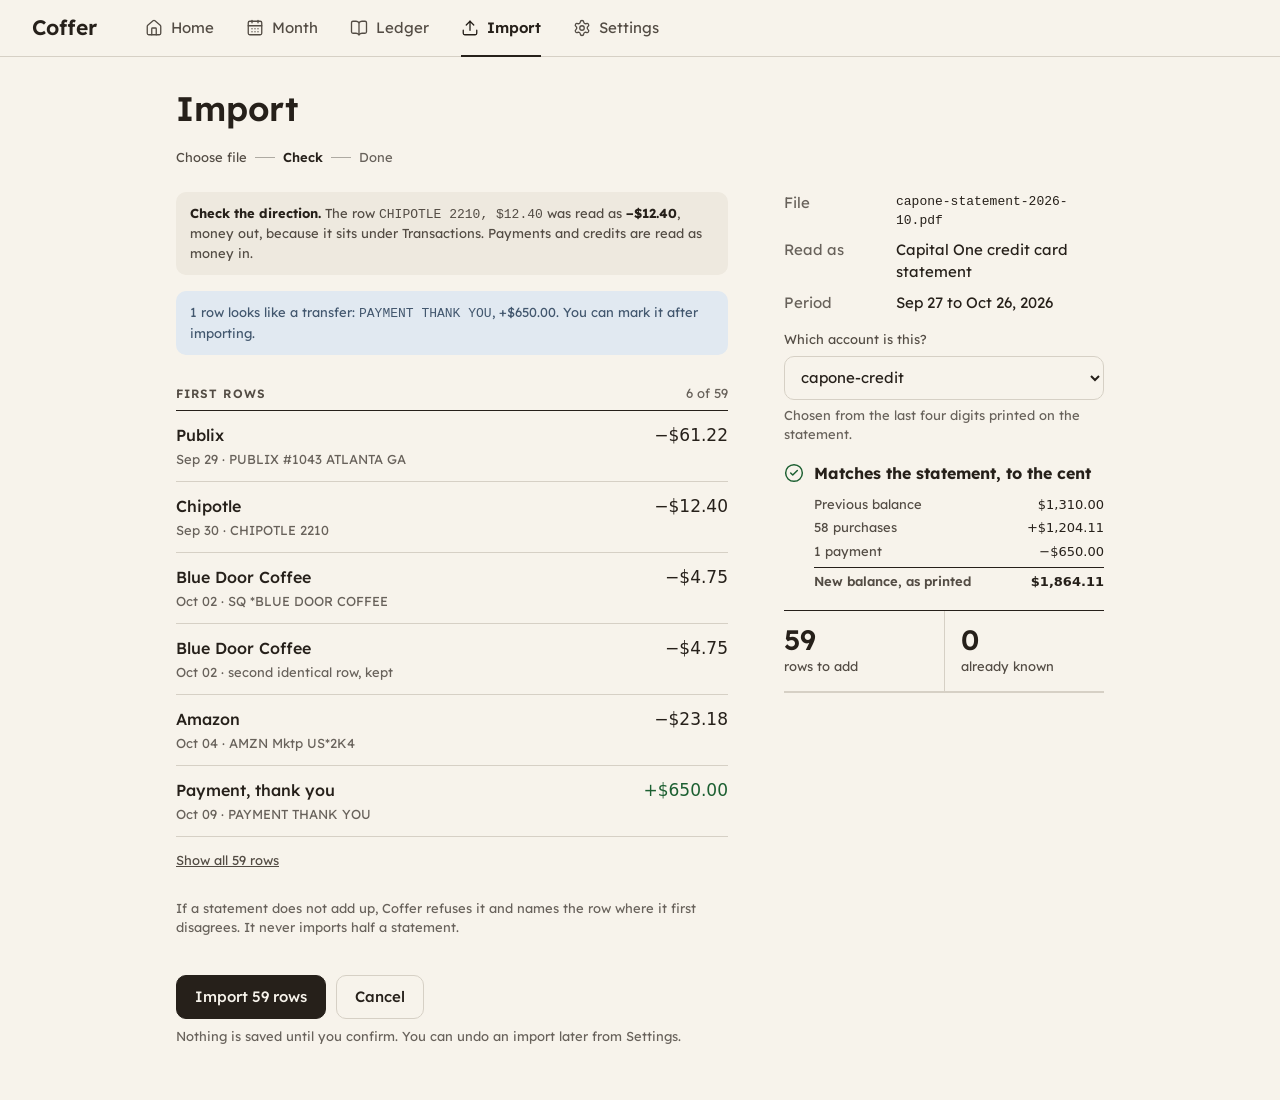
==== docs/mockups/import.html @ 82ea86f6 "Add static UI mockups in Lexend with Lucide icons Five screens (Home, Month, Ledger, Import, Setting" ====
<!doctype html>
<html lang="en">
<head>
<meta charset="utf-8">
<meta name="viewport" content="width=device-width, initial-scale=1">
<title>Coffer: Import</title>
<link rel="stylesheet" href="coffer.css">
<style>
  .import-grid .rail { margin-bottom: 8px; }
  .proof { display: flex; gap: 10px; align-items: flex-start; }
  .proof .ic { margin-top: 2px; color: var(--fall); }
  .proof dl { margin: 8px 0 0; font-size: var(--t-sm); }
  .proof dl > div { display: flex; justify-content: space-between; padding: 2px 0; }
  .proof dt { color: var(--ink-2); } .proof dd { margin: 0; font-variant-numeric: tabular-nums; }
  .proof .eq { border-top: 1px solid var(--rule-strong); margin-top: 4px; padding-top: 4px; font-weight: 600; }
  @media (min-width: 900px) {
    .import-grid .rail { grid-column: 2; grid-row: 1; position: sticky; top: 24px; margin: 0; }
    .import-grid .body { grid-column: 1; grid-row: 1; }
    .import-grid .counts { grid-template-columns: repeat(2, 1fr); }
    .import-grid .counts > div:nth-child(even) { border-left: 1px solid var(--rule); padding-left: 16px; }
    .import-grid .counts > div { border-bottom: 1px solid var(--rule); padding-right: 0; }
  }
</style>
</head>
<body>
<nav class="nav" aria-label="Main">
  <span class="brand">Coffer</span>
  <a href="home.html"><svg class="ic" viewBox="0 0 24 24" fill="none" stroke="currentColor" stroke-width="1.75" stroke-linecap="round" stroke-linejoin="round" aria-hidden="true"><path d="M15 21v-8a1 1 0 0 0-1-1h-4a1 1 0 0 0-1 1v8" /><path d="M3 10a2 2 0 0 1 .709-1.528l7-6a2 2 0 0 1 2.582 0l7 6A2 2 0 0 1 21 10v9a2 2 0 0 1-2 2H5a2 2 0 0 1-2-2z" /></svg><span>Home</span></a>
  <a href="month.html"><svg class="ic" viewBox="0 0 24 24" fill="none" stroke="currentColor" stroke-width="1.75" stroke-linecap="round" stroke-linejoin="round" aria-hidden="true"><path d="M8 2v3" /><path d="M16 2v3" /><rect x="3" y="3" width="18" height="18" rx="2" /><path d="M3 9h18" /><path d="M8 13h.01" /><path d="M12 13h.01" /><path d="M16 13h.01" /><path d="M8 17h.01" /><path d="M12 17h.01" /><path d="M16 17h.01" /></svg><span>Month</span></a>
  <a href="transactions.html"><svg class="ic" viewBox="0 0 24 24" fill="none" stroke="currentColor" stroke-width="1.75" stroke-linecap="round" stroke-linejoin="round" aria-hidden="true"><path d="M12 5v16" /><path d="M20.001 19A2 2 0 0022 17V5a2 2 0 00-1.999-2L16 3.002A5 5 0 0012 5a5 5 0 00-4-2H4a2 2 0 00-2 2v12a2 2 0 001.999 2H8a5 5 0 014 2 5 5 0 014-2z" /></svg><span>Ledger</span></a>
  <a href="import.html" aria-current="page"><svg class="ic" viewBox="0 0 24 24" fill="none" stroke="currentColor" stroke-width="1.75" stroke-linecap="round" stroke-linejoin="round" aria-hidden="true"><path d="M12 3v12" /><path d="m17 8-5-5-5 5" /><path d="M21 15v4a2 2 0 0 1-2 2H5a2 2 0 0 1-2-2v-4" /></svg><span>Import</span></a>
  <a href="settings.html"><svg class="ic" viewBox="0 0 24 24" fill="none" stroke="currentColor" stroke-width="1.75" stroke-linecap="round" stroke-linejoin="round" aria-hidden="true"><path d="M9.671 4.136a2.34 2.34 0 0 1 4.659 0 2.34 2.34 0 0 0 3.319 1.915 2.34 2.34 0 0 1 2.33 4.033 2.34 2.34 0 0 0 0 3.831 2.34 2.34 0 0 1-2.33 4.033 2.34 2.34 0 0 0-3.319 1.915 2.34 2.34 0 0 1-4.659 0 2.34 2.34 0 0 0-3.32-1.915 2.34 2.34 0 0 1-2.33-4.033 2.34 2.34 0 0 0 0-3.831A2.34 2.34 0 0 1 6.35 6.051a2.34 2.34 0 0 0 3.319-1.915" /><circle cx="12" cy="12" r="3" /></svg><span>Settings</span></a>
</nav>

<main class="page">
  <div class="head"><h1 class="title-left">Import</h1></div>

  <ol class="steps" aria-label="Progress">
    <li class="done">Choose file</li>
    <li class="on" aria-current="step">Check</li>
    <li>Done</li>
  </ol>

  <div class="import-grid">
    <div class="rail stack">
      <section>
        <dl class="kv" style="grid-template-columns:6rem minmax(0,1fr)">
          <dt>File</dt><dd class="mono">capone-statement-2026-10.pdf</dd>
          <dt>Read as</dt><dd>Capital One credit card statement</dd>
          <dt>Period</dt><dd>Sep 27 to Oct 26, 2026</dd>
        </dl>
      </section>
      <label class="f">Which account is this?
        <select class="field">
          <option>capone-credit</option>
          <option>deltacu-checking</option>
          <option>deltacu-savings</option>
        </select>
      </label>
      <p class="faint small" style="margin-top:6px">Chosen from the last four digits printed on the statement.</p>

      <div class="proof" role="status">
        <svg class="ic" viewBox="0 0 24 24" fill="none" stroke="currentColor" stroke-width="1.75" stroke-linecap="round" stroke-linejoin="round" aria-hidden="true"><circle cx="12" cy="12" r="10" /><path d="m16 9-5.5 5.5L8 12" /></svg>
        <div style="flex:1">
          <strong>Matches the statement, to the cent</strong>
          <dl>
            <div><dt>Previous balance</dt><dd>$1,310.00</dd></div>
            <div><dt>58 purchases</dt><dd>+$1,204.11</dd></div>
            <div><dt>1 payment</dt><dd>&minus;$650.00</dd></div>
            <div class="eq"><dt>New balance, as printed</dt><dd>$1,864.11</dd></div>
          </dl>
        </div>
      </div>

      <div class="counts">
        <div><div class="n">59</div><div class="l">rows to add</div></div>
        <div><div class="n">0</div><div class="l">already known</div></div>
      </div>
    </div>

    <div class="body">
      <p class="tint-note" style="margin-top:0"><b>Check the direction.</b> The row <span class="mono">CHIPOTLE 2210, $12.40</span> was read as <b>&minus;$12.40</b>, money out, because it sits under Transactions. Payments and credits are read as money in.</p>
      <p class="tint-transfer small" style="margin-top:0">1 row looks like a transfer: <span class="mono">PAYMENT THANK YOU</span>, +$650.00. You can mark it after importing.</p>

      <section class="sec" aria-labelledby="rows-h" style="margin-top:32px">
        <h2 id="rows-h">First rows <span>6 of 59</span></h2>
        <ul class="rows">
          <li class="row"><span class="name">Publix</span><span class="amt">&minus;$61.22</span><span class="sub">Sep 29 &middot; PUBLIX #1043 ATLANTA GA</span></li>
          <li class="row"><span class="name">Chipotle</span><span class="amt">&minus;$12.40</span><span class="sub">Sep 30 &middot; CHIPOTLE 2210</span></li>
          <li class="row"><span class="name">Blue Door Coffee</span><span class="amt">&minus;$4.75</span><span class="sub">Oct 02 &middot; SQ *BLUE DOOR COFFEE</span></li>
          <li class="row"><span class="name">Blue Door Coffee</span><span class="amt">&minus;$4.75</span><span class="sub">Oct 02 &middot; second identical row, kept</span></li>
          <li class="row"><span class="name">Amazon</span><span class="amt">&minus;$23.18</span><span class="sub">Oct 04 &middot; AMZN Mktp US*2K4</span></li>
          <li class="row"><span class="name">Payment, thank you</span><span class="amt fall">+$650.00</span><span class="sub">Oct 09 &middot; PAYMENT THANK YOU</span></li>
        </ul>
        <a class="more" href="#">Show all 59 rows</a>
      </section>

      <p class="faint small" style="margin-top:28px">If a statement does not add up, Coffer refuses it and names the row where it first disagrees. It never imports half a statement.</p>
    </div>
  </div>

  <div class="confirm">
    <div class="actions">
      <a class="btn primary" href="#">Import 59 rows</a>
      <a class="btn" href="#">Cancel</a>
    </div>
    <p>Nothing is saved until you confirm. You can undo an import later from Settings.</p>
  </div>
</main>
</body>
</html>
---- docs/mockups/coffer.css ----
/* Coffer mockup stylesheet.
   Direction (PRODUCT.md): a warm household ledger. Paper surfaces, ruled lines, aligned figures.
   Colour is state only: amber = overdue, slate = transfer, red = a rise or a rejected row.
   No outside requests, no emojis, no scripts. Fixed type scale, ratio about 1.2. */

/* Lexend, bundled (SIL Open Font License, see fonts/Lexend-OFL.txt). One variable file, weights 100-900. */
@font-face {
  font-family: "Lexend";
  font-style: normal;
  font-weight: 100 900;
  font-display: swap;
  src: url("fonts/lexend-latin-wght-normal.woff2") format("woff2");
}

:root {
  /* Paper and ink, all tinted toward a warm hue (about 80) */
  --paper: oklch(96.5% 0.012 85);
  --paper-2: oklch(93.5% 0.014 85);      /* second neutral: bars, tinted areas */
  --ink: oklch(25% 0.015 70);
  --ink-2: oklch(42% 0.015 70);
  --ink-3: oklch(50% 0.013 72);           /* meets 4.5:1 on paper */
  --rule: oklch(86% 0.016 85);
  --rule-strong: oklch(25% 0.015 70);
  --bar: oklch(80% 0.03 80);

  /* State colours */
  --amber-bg: oklch(93% 0.07 88);
  --amber-ink: oklch(34% 0.08 68);
  --amber-rule: oklch(80% 0.11 85);
  --rise: oklch(47% 0.14 28);              /* spend went up, or a row was rejected */
  --fall: oklch(43% 0.1 150);              /* money in, or spend went down */
  --transfer: oklch(45% 0.045 250);
  --transfer-bg: oklch(93% 0.014 250);

  --focus: oklch(55% 0.13 250);

  --t-xs: .75rem;      /* 12 */
  --t-sm: .8125rem;    /* 13 */
  --t-base: .9375rem;  /* 15 */
  --t-md: 1.0625rem;   /* 17 */
  --t-lg: 1.3125rem;   /* 21 */
  --t-xl: 1.75rem;     /* 28 */

  --sans: "Lexend", system-ui, sans-serif;
  --serif: "Lexend", system-ui, sans-serif;   /* titles are Lexend too; only the name is kept */
  /* Lexend has no tabular figures (digit widths vary, no tnum feature), so money columns would not
     line up. Amounts use a system face that has them. To use Lexend there as well, set this to
     var(--sans) and accept ragged digits. */
  --figures: -apple-system, BlinkMacSystemFont, "Segoe UI", system-ui, sans-serif;
  --mono: ui-monospace, "SF Mono", Menlo, Consolas, monospace;

  --tap: 44px;
  --ease: cubic-bezier(.25, 1, .5, 1);   /* ease-out-quart */
}

@media (prefers-color-scheme: dark) {
  :root {
    --paper: oklch(21% 0.012 70);
    --paper-2: oklch(25% 0.014 70);
    --ink: oklch(93% 0.012 85);
    --ink-2: oklch(79% 0.014 82);
    --ink-3: oklch(68% 0.014 80);
    --rule: oklch(34% 0.014 72);
    --rule-strong: oklch(93% 0.012 85);
    --bar: oklch(45% 0.03 78);
    --amber-bg: oklch(30% 0.06 80);
    --amber-ink: oklch(90% 0.08 90);
    --amber-rule: oklch(50% 0.1 82);
    --rise: oklch(76% 0.13 28);
    --fall: oklch(78% 0.11 150);
    --transfer: oklch(80% 0.05 250);
    --transfer-bg: oklch(29% 0.02 250);
    --focus: oklch(78% 0.12 250);
  }
}

* { box-sizing: border-box; }
html { -webkit-text-size-adjust: 100%; }
body {
  margin: 0;
  background: var(--paper);
  color: var(--ink);
  font: var(--t-base)/1.5 var(--sans);
  padding-bottom: calc(var(--tap) + 28px + env(safe-area-inset-bottom));
}
a { color: inherit; }
:focus-visible { outline: 2px solid var(--focus); outline-offset: 2px; border-radius: 4px; }

/* Figures */
.amt { font-variant-numeric: tabular-nums; font-feature-settings: "tnum"; text-align: right; white-space: nowrap; }
.amt, .sum dd, .counts .n, .proof dd { font-family: var(--figures); font-variant-numeric: tabular-nums; font-feature-settings: "tnum"; }
.rise { color: var(--rise); }
.fall { color: var(--fall); }
.muted { color: var(--ink-2); }
.faint { color: var(--ink-3); }
.small { font-size: var(--t-sm); }
.mono { font-family: var(--mono); font-size: var(--t-sm); }

/* Navigation: bottom tabs on a phone, a top bar on a laptop */
.nav {
  position: fixed; left: 0; right: 0; bottom: 0; z-index: 10;
  display: flex; background: var(--paper); border-top: 1px solid var(--rule);
  padding-bottom: env(safe-area-inset-bottom);
}
.nav a {
  flex: 1; display: flex; flex-direction: column; align-items: center; justify-content: center; gap: 3px;
  min-height: calc(var(--tap) + 12px); font-size: var(--t-xs); color: var(--ink-2);
  text-decoration: none; position: relative; transition: color 150ms var(--ease);
}
/* Lucide icons, inlined as SVG (ISC licence). They inherit the text colour. */
.ic { width: 20px; height: 20px; flex: none; }
.head .go { gap: 2px; }
.head .go .ic { width: 18px; height: 18px; }
.banner .msg { display: flex; gap: 10px; align-items: flex-start; }
.banner .msg .ic { margin-top: 2px; }
.btn { gap: 6px; }
.btn .ic { width: 16px; height: 16px; }
.nav a:hover { color: var(--ink); }
.nav a[aria-current="page"] { color: var(--ink); font-weight: 600; }
.nav a[aria-current="page"]::after { content: ""; position: absolute; top: -1px; left: 22%; right: 22%; height: 2px; background: var(--ink); }
.brand { display: none; }

.page { max-width: 44rem; margin: 0 auto; padding: 20px 20px 8px; }

/* Page head: month switcher or a plain title */
.head { display: flex; align-items: center; justify-content: space-between; gap: 12px; margin-bottom: 20px; }
.head h1 { font: 600 var(--t-xl)/1.15 var(--serif); margin: 0; text-align: center; flex: 1; }
.head .go {
  min-width: var(--tap); min-height: var(--tap); display: inline-flex; align-items: center; justify-content: center;
  padding: 0 10px; border-radius: 8px; color: var(--ink-2); text-decoration: none; font-size: var(--t-sm);
  transition: background 150ms var(--ease);
}
.head .go:hover { background: var(--paper-2); }
.head .go.off { color: var(--ink-3); }
.title-left { text-align: left !important; }

/* Overdue banner: the one place amber appears */
.banner {
  display: flex; flex-wrap: wrap; align-items: center; justify-content: space-between; gap: 6px 16px;
  background: var(--amber-bg); color: var(--amber-ink); border: 1px solid var(--amber-rule);
  border-radius: 10px; padding: 12px 16px; margin-bottom: 24px;
}
.banner b { font-weight: 600; }
.banner a { font-weight: 600; min-height: 32px; display: inline-flex; align-items: center; }

/* Sections: a small label and a rule, no box */
.sec { margin-top: 36px; }
.sec:first-child { margin-top: 0; }
.sec > h2 {
  display: flex; justify-content: space-between; align-items: baseline;
  font: 600 var(--t-xs)/1 var(--sans); letter-spacing: .09em; text-transform: uppercase; color: var(--ink-2);
  margin: 0; padding-bottom: 10px; border-bottom: 1px solid var(--rule-strong);
}
.sec > h2 span { font-weight: 400; letter-spacing: 0; text-transform: none; color: var(--ink-3); font-size: var(--t-sm); }

/* The sum: In, Out, a rule, Net. Equal-sized figures, aligned like paper accounts */
.sum { margin: 0; }
.sum > div { display: flex; justify-content: space-between; align-items: baseline; padding: 6px 0; font-size: var(--t-md); }
.sum dt { color: var(--ink-2); }
.sum dd { margin: 0; font-variant-numeric: tabular-nums; }
.sum .total { margin-top: 6px; padding-top: 10px; border-top: 1px solid var(--rule-strong); font-weight: 600; font-size: var(--t-lg); }
.sum .total dt { color: var(--ink); }
.sum .total dd { border-bottom: 3px double var(--rule-strong); padding-bottom: 2px; }
.sum-note { margin: 14px 0 0; font-size: var(--t-sm); color: var(--transfer); display: flex; justify-content: space-between; gap: 12px; }

/* Ledger rows */
.rows { list-style: none; margin: 0; padding: 0; }
.row {
  display: grid; grid-template-columns: minmax(0, 1fr) auto; gap: 1px 16px; align-items: baseline;
  padding: 12px 0; border-bottom: 1px solid var(--rule);
}
.row .name { font-weight: 500; overflow-wrap: anywhere; }
.row .sub { grid-column: 1; color: var(--ink-3); font-size: var(--t-sm); overflow-wrap: anywhere; }
.row .amt { grid-column: 2; grid-row: 1; font-size: var(--t-md); }
.row .bar { grid-column: 1 / -1; height: 3px; background: var(--paper-2); border-radius: 2px; margin-top: 8px; overflow: hidden; }
.row .bar i { display: block; height: 100%; background: var(--bar); }
.row.quiet .name, .row.quiet .amt { color: var(--ink-2); font-weight: 400; }
.rows + .more { display: block; padding: 14px 0 0; color: var(--ink-2); font-size: var(--t-sm); }
.more:hover { color: var(--ink); }

/* Dated groups in the ledger */
.day {
  position: sticky; top: 0; z-index: 2; background: var(--paper);
  display: flex; justify-content: space-between; padding: 18px 0 6px;
  font-size: var(--t-xs); letter-spacing: .08em; text-transform: uppercase; color: var(--ink-3);
  border-bottom: 1px solid var(--rule);
}
.day + .rows .row:first-child { padding-top: 10px; }

/* Tags and notes */
.tag { display: inline-block; font: 600 var(--t-xs)/1.5 var(--sans); letter-spacing: .04em; text-transform: uppercase; padding: 0 7px; border-radius: 4px; margin-left: 8px; vertical-align: 1px; }
.tag.transfer { background: var(--transfer-bg); color: var(--transfer); }
.tag.note { background: var(--paper-2); color: var(--ink-2); text-transform: none; letter-spacing: 0; font-weight: 500; }
.tag.new { background: var(--ink); color: var(--paper); }

/* Tinted area for a flagged row or a callout: full tint, never a side stripe */
.tint-transfer { background: var(--transfer-bg); color: var(--transfer); border-radius: 10px; padding: 12px 14px; margin-top: 10px; }
.tint-note { background: var(--paper-2); color: var(--ink-2); border-radius: 10px; padding: 12px 14px; margin: 16px 0; font-size: var(--t-sm); }
.tint-note b { color: var(--ink); }
.row.flag { background: var(--transfer-bg); border-radius: 10px; padding: 12px 14px; border-bottom: 0; margin: 8px 0; }
.row.flag .sub { color: var(--transfer); }
.row-actions { grid-column: 1 / -1; display: flex; gap: 8px; margin-top: 10px; flex-wrap: wrap; }

/* Controls */
.btn {
  font: 500 var(--t-base)/1 var(--sans); min-height: var(--tap); padding: 0 18px; border-radius: 10px;
  border: 1px solid var(--rule); background: transparent; color: var(--ink); text-decoration: none;
  display: inline-flex; align-items: center; justify-content: center; cursor: pointer;
  transition: background 150ms var(--ease), border-color 150ms var(--ease), color 150ms var(--ease);
}
.btn:hover { background: var(--paper-2); border-color: var(--ink-3); }
.btn:active { background: var(--rule); }
.btn.primary { background: var(--ink); color: var(--paper); border-color: var(--ink); }
.btn.primary:hover { background: var(--ink-2); border-color: var(--ink-2); }
.btn.danger { color: var(--rise); }
.btn.sm { min-height: 36px; padding: 0 12px; font-size: var(--t-sm); }
.btn[disabled], .btn.disabled { opacity: .45; pointer-events: none; }

.field {
  font: var(--t-base) var(--sans); min-height: var(--tap); width: 100%; padding: 0 12px;
  border: 1px solid var(--rule); border-radius: 10px; background: transparent; color: var(--ink);
}
.field:hover { border-color: var(--ink-3); }
label.f { display: block; font-size: var(--t-sm); color: var(--ink-2); }
label.f > .field { margin-top: 6px; }
.seg { display: inline-flex; border: 1px solid var(--rule); border-radius: 10px; overflow: hidden; }
.seg a { min-height: 40px; display: inline-flex; align-items: center; padding: 0 16px; font-size: var(--t-sm); color: var(--ink-2); text-decoration: none; transition: background 150ms var(--ease); }
.seg a:hover { background: var(--paper-2); }
.seg a.on { background: var(--ink); color: var(--paper); }

.filters { display: grid; grid-template-columns: 1fr 1fr; gap: 8px; margin-bottom: 4px; }
.filters .wide { grid-column: 1 / -1; }

.kv { display: grid; grid-template-columns: 7.5rem minmax(0, 1fr); gap: 8px 16px; margin: 0; font-size: var(--t-base); }
.kv dt { color: var(--ink-3); }
.kv dd { margin: 0; overflow-wrap: anywhere; }

/* Import progress */
.steps { display: flex; gap: 8px; margin: 0 0 24px; padding: 0; list-style: none; font-size: var(--t-sm); color: var(--ink-3); }
.steps li { display: flex; align-items: center; gap: 8px; }
.steps li + li::before { content: ""; width: 20px; height: 1px; background: var(--rule-strong); opacity: .35; }
.steps .on { color: var(--ink); font-weight: 600; }
.steps .done { color: var(--ink-2); }

/* Counts: a plain ruled strip, not tiles */
.counts { display: grid; grid-template-columns: repeat(2, 1fr); border-top: 1px solid var(--rule-strong); }
.counts > div { padding: 14px 0; border-bottom: 1px solid var(--rule); }
.counts > div:nth-child(even) { padding-left: 16px; border-left: 1px solid var(--rule); }
.counts .n { font: 600 var(--t-xl)/1.1 var(--serif); font-variant-numeric: tabular-nums; }
.counts .l { font-size: var(--t-sm); color: var(--ink-2); margin-top: 2px; }

/* Comparison rows (Month) reflow instead of scrolling */
.cmp { display: grid; grid-template-columns: minmax(0, 1fr) auto; gap: 1px 16px; align-items: baseline; padding: 12px 0; border-bottom: 1px solid var(--rule); }
.cmp .n { font-weight: 500; }
.cmp .n small { display: block; font-weight: 400; color: var(--ink-3); font-size: var(--t-sm); }
.cmp .now { grid-column: 2; grid-row: 1; font-size: var(--t-md); }
.cmp .was { grid-column: 1; font-size: var(--t-sm); color: var(--ink-3); text-align: left; }
.cmp .chg { grid-column: 2; font-size: var(--t-sm); }
.cmp-head { display: none; }
.cmp.total { border-bottom: 0; border-top: 1px solid var(--rule-strong); font-weight: 600; margin-top: 4px; }

.actions { display: flex; gap: 10px; flex-wrap: wrap; }
.stack > * + * { margin-top: 16px; }
.grid2 { display: block; }

/* Sticky confirm bar on the import screen */
.confirm {
  position: sticky; bottom: calc(var(--tap) + 8px + env(safe-area-inset-bottom)); z-index: 4;
  background: var(--paper); border-top: 1px solid var(--rule-strong); padding: 12px 0; margin-top: 28px;
}
.confirm p { margin: 8px 0 0; font-size: var(--t-sm); color: var(--ink-3); }

/* Laptop */
@media (min-width: 900px) {
  body { padding-bottom: 48px; font-size: 1rem; }
  .nav { position: static; border-top: 0; border-bottom: 1px solid var(--rule); padding: 0 32px; }
  .nav::before { content: none; }
  .brand { display: block; font: 600 var(--t-lg) var(--serif); padding: 14px 32px 14px 0; }
  .nav a { flex: 0 0 auto; flex-direction: row; gap: 8px; min-height: 56px; padding: 0 16px; font-size: var(--t-base); }
  .nav a .ic { width: 18px; height: 18px; }
  .nav a[aria-current="page"]::after { top: auto; bottom: -1px; left: 16px; right: 16px; }
  .page { max-width: 62rem; padding: 32px 32px 8px; }
  .head h1 { font-size: 2.125rem; }
  .cols { display: grid; grid-template-columns: minmax(0, 3fr) minmax(0, 2fr); gap: 56px; align-items: start; }
  .cols > .sec { margin-top: 0; }
  .cols.even { grid-template-columns: 1fr 1fr; }
  .filters { grid-template-columns: 1fr 1fr 1fr 2fr; }
  .filters .wide { grid-column: auto; }
  .day { top: 0; }
  .counts { grid-template-columns: repeat(4, 1fr); }
  .counts > div, .counts > div:nth-child(even) { border-left: 0; padding-left: 0; border-bottom: 0; padding-right: 16px; }
  .counts { border-bottom: 1px solid var(--rule); }

  .cmp { grid-template-columns: minmax(0, 1fr) 7rem 7rem 6rem; }
  .cmp .n { grid-column: 1; }
  .cmp .was { grid-column: 2; grid-row: 1; text-align: right; font-size: var(--t-base); color: var(--ink-2); }
  .cmp .now { grid-column: 3; }
  .cmp .chg { grid-column: 4; grid-row: 1; font-size: var(--t-base); }
  .cmp .was .lbl { display: none; }
  .cmp-head { display: grid; padding: 10px 0; border-bottom: 1px solid var(--rule-strong); font-size: var(--t-xs); letter-spacing: .08em; text-transform: uppercase; color: var(--ink-2); gap: 1px 16px; grid-template-columns: minmax(0, 1fr) 7rem 7rem 6rem; }

  .import-grid { display: grid; grid-template-columns: minmax(0, 1fr) 20rem; gap: 56px; align-items: start; }
  .import-grid aside { position: sticky; top: 24px; }
  .confirm { position: static; border-top: 0; padding: 0; margin-top: 24px; }
}

@media (prefers-reduced-motion: reduce) {
  * { transition: none !important; }
}
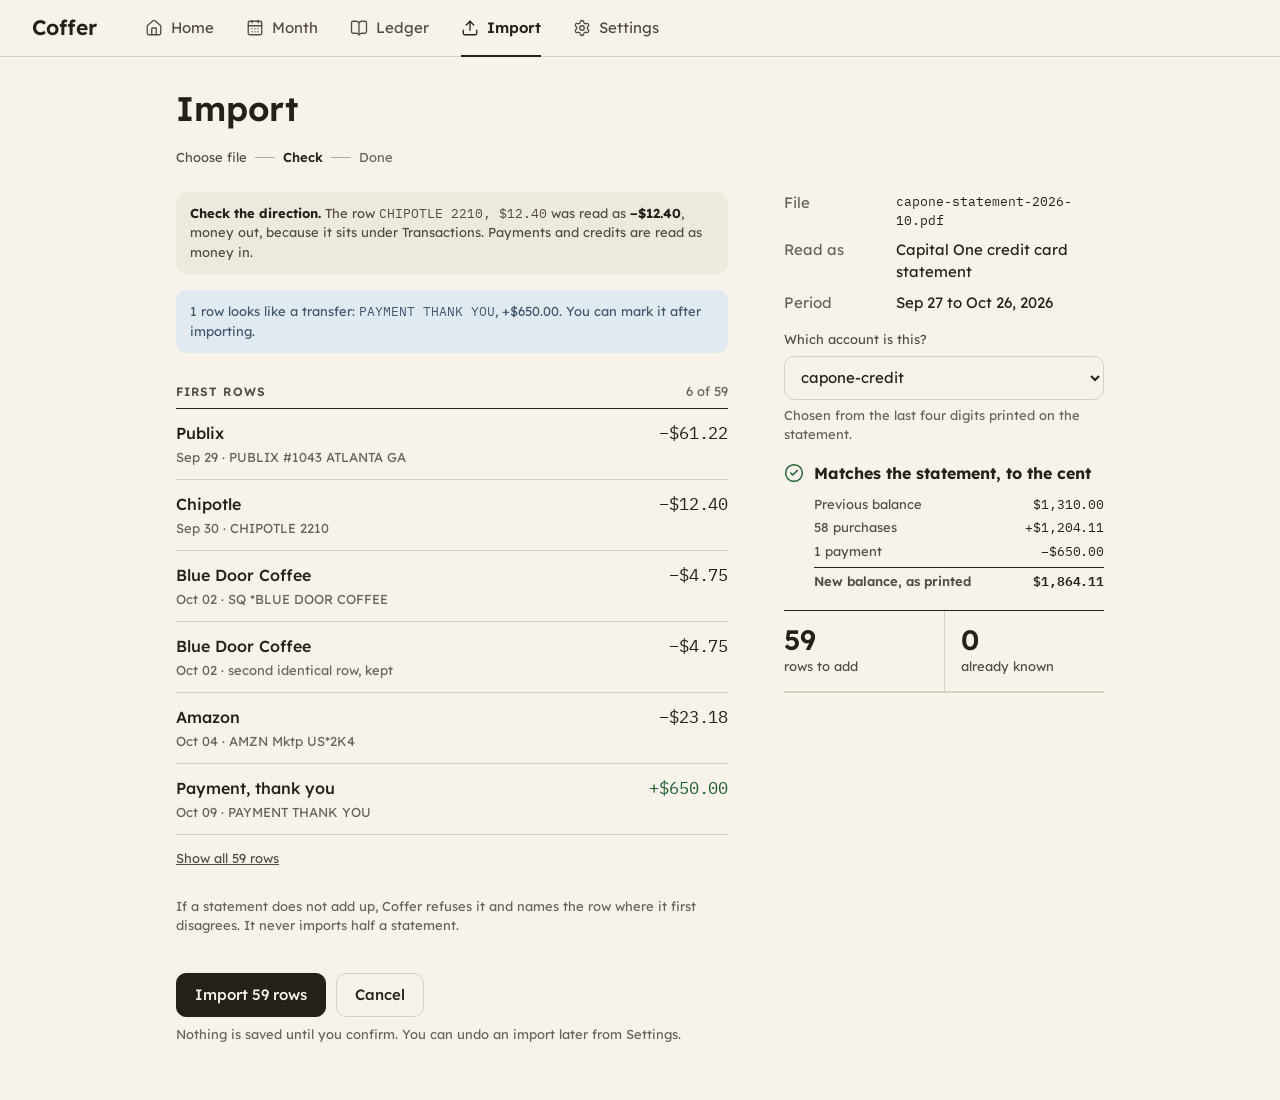
==== commit f46db198: "Use Plex Mono for amounts and add balances Amounts move to IBM Plex Mono so every column of money al" ====
--- a/docs/mockups/import.html
+++ b/docs/mockups/import.html
@@ -55,6 +55,7 @@
           <option>capone-credit</option>
           <option>deltacu-checking</option>
           <option>deltacu-savings</option>
+          <option>Add a new account</option>
         </select>
       </label>
       <p class="faint small" style="margin-top:6px">Chosen from the last four digits printed on the statement.</p>
--- a/docs/mockups/coffer.css
+++ b/docs/mockups/coffer.css
@@ -10,6 +10,29 @@
   font-weight: 100 900;
   font-display: swap;
   src: url("fonts/lexend-latin-wght-normal.woff2") format("woff2");
+}
+
+/* IBM Plex Mono for amounts, bundled (SIL Open Font License, see fonts/IBMPlexMono-OFL.txt). */
+@font-face {
+  font-family: "IBM Plex Mono";
+  font-style: normal;
+  font-weight: 400;
+  font-display: swap;
+  src: url("fonts/ibm-plex-mono-latin-400-normal.woff2") format("woff2");
+}
+@font-face {
+  font-family: "IBM Plex Mono";
+  font-style: normal;
+  font-weight: 500;
+  font-display: swap;
+  src: url("fonts/ibm-plex-mono-latin-500-normal.woff2") format("woff2");
+}
+@font-face {
+  font-family: "IBM Plex Mono";
+  font-style: normal;
+  font-weight: 600;
+  font-display: swap;
+  src: url("fonts/ibm-plex-mono-latin-600-normal.woff2") format("woff2");
 }
 
 :root {
@@ -43,11 +66,9 @@
 
   --sans: "Lexend", system-ui, sans-serif;
   --serif: "Lexend", system-ui, sans-serif;   /* titles are Lexend too; only the name is kept */
-  /* Lexend has no tabular figures (digit widths vary, no tnum feature), so money columns would not
-     line up. Amounts use a system face that has them. To use Lexend there as well, set this to
-     var(--sans) and accept ragged digits. */
-  --figures: -apple-system, BlinkMacSystemFont, "Segoe UI", system-ui, sans-serif;
-  --mono: ui-monospace, "SF Mono", Menlo, Consolas, monospace;
+  /* Amounts use IBM Plex Mono (monospaced, so every column of money aligns). Lexend has no tabular figures. */
+  --figures: "IBM Plex Mono", ui-monospace, "SF Mono", Menlo, monospace;
+  --mono: "IBM Plex Mono", ui-monospace, "SF Mono", Menlo, monospace;
 
   --tap: 44px;
   --ease: cubic-bezier(.25, 1, .5, 1);   /* ease-out-quart */
@@ -88,7 +109,7 @@
 
 /* Figures */
 .amt { font-variant-numeric: tabular-nums; font-feature-settings: "tnum"; text-align: right; white-space: nowrap; }
-.amt, .sum dd, .counts .n, .proof dd { font-family: var(--figures); font-variant-numeric: tabular-nums; font-feature-settings: "tnum"; }
+.amt, .sum dd, .counts .n, .proof dd { font-family: var(--figures); letter-spacing: -.01em; font-variant-numeric: tabular-nums; font-feature-settings: "tnum"; }
 .rise { color: var(--rise); }
 .fall { color: var(--fall); }
 .muted { color: var(--ink-2); }
@@ -258,6 +279,12 @@
 .cmp .chg { grid-column: 2; font-size: var(--t-sm); }
 .cmp-head { display: none; }
 .cmp.total { border-bottom: 0; border-top: 1px solid var(--rule-strong); font-weight: 600; margin-top: 4px; }
+
+/* Inline expanding form (Settings > Add an account); no modal */
+details.add { margin-top: 20px; }
+details.add > summary { list-style: none; cursor: pointer; width: fit-content; }
+details.add > summary::-webkit-details-marker { display: none; }
+details.add[open] > summary { margin-bottom: 0; }
 
 .actions { display: flex; gap: 10px; flex-wrap: wrap; }
 .stack > * + * { margin-top: 16px; }
